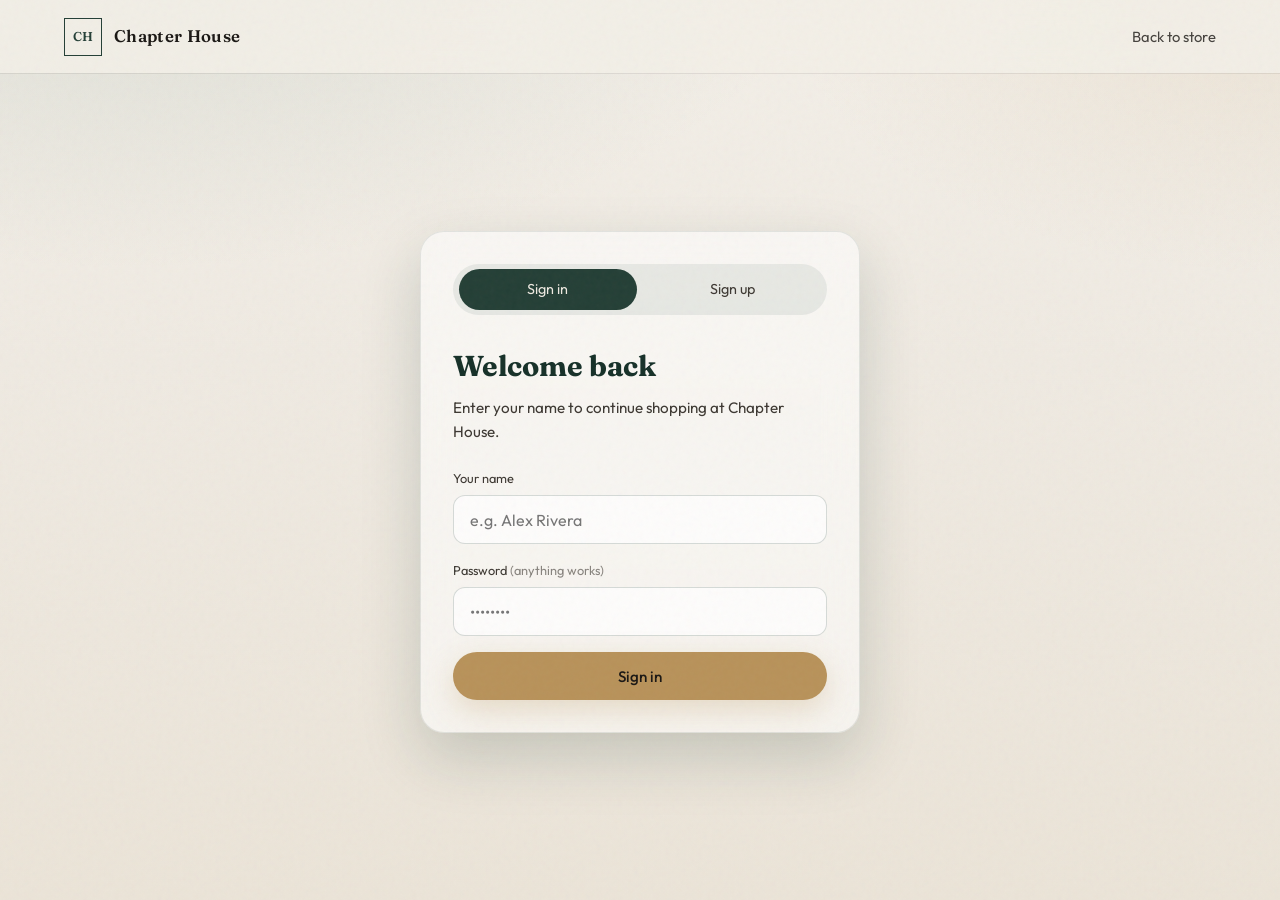
==== login.html @ 33b300a6 "Launch Chapter House bookstore with secret Laura surprise Interactive storefront, name-gated login, " ====
<!DOCTYPE html>
<html lang="en">
<head>
  <meta charset="UTF-8" />
  <meta name="viewport" content="width=device-width, initial-scale=1.0" />
  <title>Sign in — Chapter House</title>
  <link rel="preconnect" href="https://fonts.googleapis.com" />
  <link rel="preconnect" href="https://fonts.gstatic.com" crossorigin />
  <link href="https://fonts.googleapis.com/css2?family=Fraunces:opsz,wght@9..144,400;9..144,600;9..144,700&family=Outfit:wght@300;400;500;600&display=swap" rel="stylesheet" />
  <link rel="stylesheet" href="css/style.css" />
</head>
<body class="auth-page">
  <div class="cursor-glow" id="cursorGlow" aria-hidden="true"></div>

  <header class="site-header solid">
    <a href="index.html" class="brand">
      <span class="brand-mark">CH</span>
      <span class="brand-name">Chapter House</span>
    </a>
    <nav class="nav">
      <a href="index.html">Back to store</a>
    </nav>
  </header>

  <main class="auth-main">
    <div class="auth-card reveal">
      <div class="auth-tabs" role="tablist">
        <button class="auth-tab active" data-tab="login" role="tab">Sign in</button>
        <button class="auth-tab" data-tab="signup" role="tab">Sign up</button>
      </div>

      <form id="loginForm" class="auth-form active" autocomplete="off">
        <h1>Welcome back</h1>
        <p class="auth-sub">Enter your name to continue shopping at Chapter House.</p>
        <label>
          <span>Your name</span>
          <input type="text" name="name" id="loginName" placeholder="e.g. Alex Rivera" required />
        </label>
        <label>
          <span>Password <em>(anything works)</em></span>
          <input type="password" name="password" placeholder="••••••••" required />
        </label>
        <button type="submit" class="btn btn-primary btn-block">Sign in</button>
      </form>

      <form id="signupForm" class="auth-form" autocomplete="off">
        <h1>Create a membership</h1>
        <p class="auth-sub">Join Chapter House — soft lamps, quiet shelves, member evenings.</p>
        <label>
          <span>Full name</span>
          <input type="text" name="name" id="signupName" placeholder="e.g. Alex Rivera" required />
        </label>
        <label>
          <span>Email</span>
          <input type="email" name="email" placeholder="you@email.com" required />
        </label>
        <label>
          <span>Password <em>(anything works)</em></span>
          <input type="password" name="password" placeholder="••••••••" required />
        </label>
        <button type="submit" class="btn btn-primary btn-block">Sign up</button>
      </form>
    </div>
  </main>

  <div class="welcome-modal" id="welcomeModal" hidden>
    <div class="welcome-panel">
      <div class="welcome-icon">📚</div>
      <h2>Welcome to the bookstore</h2>
      <p id="welcomeMsg">Nice to see you. Continue shopping — the shelves are waiting.</p>
      <a href="index.html" class="btn btn-primary">Continue shopping</a>
    </div>
  </div>

  <div class="gate-overlay" id="gateOverlay" hidden>
    <div class="gate-spinner"></div>
    <p>Opening a private chapter…</p>
  </div>

  <script src="js/auth.js"></script>
  <script src="js/main.js"></script>
</body>
</html>
---- css/style.css ----
:root {
  --ink: #1a1714;
  --ink-soft: #3d3832;
  --paper: #efeae2;
  --paper-2: #e4ddd2;
  --forest: #243f36;
  --forest-deep: #163028;
  --sage: #6d8b7c;
  --gold: #b8925a;
  --gold-soft: #d4b483;
  --cream-line: rgba(26, 23, 20, 0.08);
  --shadow: 0 24px 60px rgba(22, 48, 40, 0.18);
  --radius: 18px;
  --font-display: "Fraunces", Georgia, serif;
  --font-body: "Outfit", system-ui, sans-serif;
}

*,
*::before,
*::after {
  box-sizing: border-box;
  margin: 0;
  padding: 0;
}

html {
  scroll-behavior: smooth;
}

body {
  font-family: var(--font-body);
  color: var(--ink);
  background:
    radial-gradient(1200px 600px at 10% -10%, rgba(109, 139, 124, 0.18), transparent 60%),
    radial-gradient(900px 500px at 100% 0%, rgba(184, 146, 90, 0.12), transparent 55%),
    linear-gradient(180deg, #f3efe8 0%, var(--paper) 40%, #ebe4d8 100%);
  min-height: 100vh;
  overflow-x: hidden;
  line-height: 1.6;
}

body::before {
  content: "";
  position: fixed;
  inset: 0;
  pointer-events: none;
  opacity: 0.035;
  background-image: url("data:image/svg+xml,%3Csvg viewBox='0 0 200 200' xmlns='http://www.w3.org/2000/svg'%3E%3Cfilter id='n'%3E%3CfeTurbulence type='fractalNoise' baseFrequency='0.85' numOctaves='4' stitchTiles='stitch'/%3E%3C/filter%3E%3Crect width='100%25' height='100%25' filter='url(%23n)'/%3E%3C/svg%3E");
  z-index: 9998;
}

a {
  color: inherit;
  text-decoration: none;
}

img {
  max-width: 100%;
  display: block;
}

.page-loader {
  position: fixed;
  inset: 0;
  z-index: 10000;
  display: grid;
  place-content: center;
  gap: 1rem;
  background: var(--forest-deep);
  color: var(--paper);
  transition: opacity 0.7s ease, visibility 0.7s ease;
}

.page-loader.hide {
  opacity: 0;
  visibility: hidden;
}

.loader-mark {
  width: 64px;
  height: 64px;
  margin: 0 auto;
  border: 1px solid rgba(239, 234, 226, 0.35);
  display: grid;
  place-items: center;
  font-family: var(--font-display);
  font-weight: 600;
  letter-spacing: 0.08em;
  animation: pulseMark 1.4s ease-in-out infinite;
}

.loader-text {
  font-weight: 300;
  letter-spacing: 0.12em;
  text-transform: uppercase;
  font-size: 0.75rem;
  opacity: 0.7;
}

@keyframes pulseMark {
  0%, 100% { transform: scale(1); opacity: 0.7; }
  50% { transform: scale(1.05); opacity: 1; }
}

.cursor-glow {
  position: fixed;
  width: 280px;
  height: 280px;
  border-radius: 50%;
  pointer-events: none;
  z-index: 1;
  background: radial-gradient(circle, rgba(184, 146, 90, 0.14), transparent 70%);
  transform: translate(-50%, -50%);
  transition: opacity 0.3s ease;
  opacity: 0;
  mix-blend-mode: multiply;
}

@media (hover: hover) {
  .cursor-glow.on { opacity: 1; }
}

.site-header {
  position: fixed;
  top: 0;
  left: 0;
  right: 0;
  z-index: 100;
  display: flex;
  align-items: center;
  justify-content: space-between;
  padding: 1.1rem 5vw;
  transition: background 0.35s ease, backdrop-filter 0.35s ease, box-shadow 0.35s ease;
}

.site-header.scrolled,
.site-header.solid {
  background: rgba(243, 239, 232, 0.88);
  backdrop-filter: blur(14px);
  box-shadow: 0 1px 0 var(--cream-line);
}

.brand {
  display: flex;
  align-items: center;
  gap: 0.75rem;
}

.brand-mark {
  width: 38px;
  height: 38px;
  display: grid;
  place-items: center;
  border: 1px solid var(--forest);
  font-family: var(--font-display);
  font-size: 0.8rem;
  font-weight: 600;
  color: var(--forest);
}

.brand-name {
  font-family: var(--font-display);
  font-weight: 600;
  font-size: 1.05rem;
  letter-spacing: 0.02em;
}

.nav {
  display: flex;
  align-items: center;
  gap: 1.75rem;
}

.nav a {
  font-size: 0.92rem;
  font-weight: 400;
  opacity: 0.8;
  transition: opacity 0.2s ease;
}

.nav a:hover {
  opacity: 1;
}

.nav-cta {
  padding: 0.55rem 1.1rem;
  background: var(--forest);
  color: var(--paper) !important;
  opacity: 1 !important;
  border-radius: 999px;
  transition: transform 0.25s ease, background 0.25s ease !important;
}

.nav-cta:hover {
  transform: translateY(-2px);
  background: var(--forest-deep);
}

.nav-toggle {
  display: none;
  width: 40px;
  height: 40px;
  border: 0;
  background: transparent;
  flex-direction: column;
  justify-content: center;
  gap: 6px;
  cursor: pointer;
}

.nav-toggle span {
  display: block;
  height: 2px;
  width: 22px;
  background: var(--ink);
}

.mobile-nav {
  position: fixed;
  inset: 0;
  z-index: 99;
  background: rgba(243, 239, 232, 0.97);
  display: grid;
  place-content: center;
  gap: 1.5rem;
  text-align: center;
  font-family: var(--font-display);
  font-size: 1.6rem;
  opacity: 0;
  visibility: hidden;
  transition: opacity 0.35s ease, visibility 0.35s ease;
}

.mobile-nav.open {
  opacity: 1;
  visibility: visible;
}

.hero {
  position: relative;
  min-height: 100vh;
  display: grid;
  align-items: end;
  padding: 0 5vw 12vh;
  color: var(--paper);
  overflow: hidden;
}

.hero-bg {
  position: absolute;
  inset: 0;
  background-size: cover;
  background-position: center;
  transform: scale(1.08);
  animation: heroDrift 18s ease-in-out infinite alternate;
}

@keyframes heroDrift {
  from { transform: scale(1.08) translate(0, 0); }
  to { transform: scale(1.14) translate(-1.5%, -1%); }
}

.hero-veil {
  position: absolute;
  inset: 0;
  background:
    linear-gradient(180deg, rgba(22, 48, 40, 0.35) 0%, rgba(22, 48, 40, 0.55) 45%, rgba(22, 48, 40, 0.88) 100%),
    linear-gradient(90deg, rgba(22, 48, 40, 0.55), transparent 55%);
}

.hero-content {
  position: relative;
  z-index: 2;
  max-width: 720px;
}

.brand-hero {
  font-family: var(--font-display);
  font-size: clamp(2.4rem, 7vw, 4.8rem);
  font-weight: 700;
  line-height: 0.95;
  letter-spacing: -0.02em;
  margin-bottom: 1rem;
  background: linear-gradient(120deg, #f7f1e6, #d4b483);
  -webkit-background-clip: text;
  background-clip: text;
  color: transparent;
}

.hero h1 {
  font-family: var(--font-display);
  font-size: clamp(1.35rem, 3.2vw, 2rem);
  font-weight: 500;
  line-height: 1.25;
  max-width: 16ch;
  margin-bottom: 1rem;
  color: rgba(239, 234, 226, 0.95);
}

.hero-sub {
  max-width: 42ch;
  font-weight: 300;
  opacity: 0.85;
  margin-bottom: 1.75rem;
}

.hero-actions {
  display: flex;
  flex-wrap: wrap;
  gap: 0.85rem;
}

.scroll-hint {
  position: absolute;
  right: 5vw;
  bottom: 8vh;
  z-index: 2;
  display: flex;
  flex-direction: column;
  align-items: center;
  gap: 0.6rem;
  font-size: 0.7rem;
  letter-spacing: 0.18em;
  text-transform: uppercase;
  opacity: 0.7;
}

.scroll-line {
  width: 1px;
  height: 48px;
  background: linear-gradient(to bottom, rgba(239, 234, 226, 0.8), transparent);
  animation: scrollPulse 1.8s ease-in-out infinite;
}

@keyframes scrollPulse {
  0%, 100% { transform: scaleY(1); opacity: 0.5; }
  50% { transform: scaleY(1.15); opacity: 1; }
}

.btn {
  display: inline-flex;
  align-items: center;
  justify-content: center;
  padding: 0.85rem 1.4rem;
  border-radius: 999px;
  border: 1px solid transparent;
  font-family: var(--font-body);
  font-size: 0.95rem;
  font-weight: 500;
  cursor: pointer;
  transition: transform 0.25s ease, background 0.25s ease, box-shadow 0.25s ease;
}

.btn:hover {
  transform: translateY(-2px);
}

.btn-primary {
  background: var(--gold);
  color: var(--ink);
  box-shadow: 0 10px 30px rgba(184, 146, 90, 0.28);
}

.btn-primary:hover {
  background: var(--gold-soft);
}

.btn-ghost {
  border-color: rgba(239, 234, 226, 0.4);
  color: var(--paper);
  background: rgba(239, 234, 226, 0.06);
  backdrop-filter: blur(8px);
}

.btn-block {
  width: 100%;
}

.marquee {
  overflow: hidden;
  background: var(--forest-deep);
  color: rgba(239, 234, 226, 0.7);
  padding: 0.9rem 0;
  border-top: 1px solid rgba(239, 234, 226, 0.08);
  border-bottom: 1px solid rgba(239, 234, 226, 0.08);
}

.marquee-track {
  display: flex;
  width: max-content;
  animation: marquee 32s linear infinite;
  font-size: 0.85rem;
  letter-spacing: 0.14em;
  text-transform: uppercase;
}

.marquee-track span {
  padding-right: 2rem;
}

@keyframes marquee {
  from { transform: translateX(0); }
  to { transform: translateX(-50%); }
}

.shelves,
.events,
.about,
.atmosphere {
  padding: 6.5rem 5vw;
}

.section-head {
  max-width: 560px;
  margin-bottom: 2.75rem;
}

.eyebrow {
  font-size: 0.75rem;
  letter-spacing: 0.18em;
  text-transform: uppercase;
  color: var(--sage);
  margin-bottom: 0.7rem;
}

.section-head h2,
.about-copy h2,
.atmosphere-panel h2 {
  font-family: var(--font-display);
  font-size: clamp(1.8rem, 4vw, 2.8rem);
  line-height: 1.15;
  font-weight: 600;
  margin-bottom: 0.85rem;
  color: var(--forest-deep);
}

.section-head p {
  color: var(--ink-soft);
  max-width: 42ch;
}

.book-grid {
  display: grid;
  grid-template-columns: repeat(auto-fill, minmax(180px, 1fr));
  gap: 1.5rem;
}

.book {
  position: relative;
  aspect-ratio: 2 / 3;
  border-radius: 10px 14px 14px 10px;
  padding: 1.25rem 1rem;
  color: #f7f1e6;
  display: flex;
  flex-direction: column;
  justify-content: space-between;
  box-shadow: var(--shadow);
  transform-style: preserve-3d;
  transition: transform 0.45s cubic-bezier(0.22, 1, 0.36, 1), box-shadow 0.45s ease;
  cursor: pointer;
  overflow: hidden;
}

.book::before {
  content: "";
  position: absolute;
  inset: 0;
  background: linear-gradient(160deg, rgba(255, 255, 255, 0.14), transparent 40%);
  pointer-events: none;
}

.book::after {
  content: "";
  position: absolute;
  left: 0;
  top: 0;
  bottom: 0;
  width: 8px;
  background: linear-gradient(180deg, rgba(255, 255, 255, 0.2), rgba(0, 0, 0, 0.15));
}

.book:hover {
  transform: translateY(-12px) rotateY(-6deg) rotateX(3deg);
  box-shadow: 0 30px 50px rgba(22, 48, 40, 0.28);
}

.book-title {
  font-family: var(--font-display);
  font-size: 1.15rem;
  line-height: 1.2;
  font-weight: 600;
  position: relative;
  z-index: 1;
}

.book-meta {
  position: relative;
  z-index: 1;
  font-size: 0.78rem;
  opacity: 0.85;
}

.book-price {
  margin-top: 0.35rem;
  font-weight: 500;
}

.atmosphere {
  display: grid;
  grid-template-columns: 1.2fr 1fr;
  gap: 3rem;
  align-items: center;
  background:
    linear-gradient(135deg, rgba(36, 63, 54, 0.94), rgba(22, 48, 40, 0.97)),
    radial-gradient(circle at 80% 20%, rgba(184, 146, 90, 0.25), transparent 40%);
  color: var(--paper);
  margin: 0 5vw;
  border-radius: 28px;
  padding: 4rem 4vw;
}

.atmosphere-panel h2 {
  color: var(--paper);
}

.atmosphere-panel p {
  opacity: 0.8;
  max-width: 38ch;
  font-weight: 300;
}

.atmosphere-stats {
  display: grid;
  gap: 1.5rem;
}

.stat {
  padding: 1.25rem 0;
  border-top: 1px solid rgba(239, 234, 226, 0.15);
}

.stat strong {
  display: block;
  font-family: var(--font-display);
  font-size: clamp(2.2rem, 5vw, 3.4rem);
  font-weight: 600;
  line-height: 1;
  color: var(--gold-soft);
}

.stat span {
  opacity: 0.7;
  font-size: 0.9rem;
}

.event-list {
  display: grid;
  grid-template-columns: repeat(3, 1fr);
  gap: 1.25rem;
}

.event-card {
  padding: 1.75rem;
  border-radius: var(--radius);
  background: rgba(255, 255, 255, 0.35);
  border: 1px solid rgba(36, 63, 54, 0.08);
  backdrop-filter: blur(8px);
  transition: transform 0.35s ease, background 0.35s ease;
}

.event-card:hover {
  transform: translateY(-6px);
  background: rgba(255, 255, 255, 0.55);
}

.event-card time {
  display: block;
  font-size: 0.75rem;
  letter-spacing: 0.12em;
  text-transform: uppercase;
  color: var(--sage);
  margin-bottom: 0.85rem;
}

.event-card h3 {
  font-family: var(--font-display);
  font-size: 1.25rem;
  margin-bottom: 0.55rem;
  color: var(--forest-deep);
}

.event-card p {
  color: var(--ink-soft);
  font-size: 0.95rem;
}

.about {
  display: grid;
  grid-template-columns: 1fr 1fr;
  gap: 3rem;
  align-items: center;
}

.about-copy p {
  color: var(--ink-soft);
  margin-bottom: 1.5rem;
  max-width: 46ch;
}

.about-visual {
  position: relative;
  height: 360px;
  perspective: 900px;
}

.floating-book {
  position: absolute;
  width: 140px;
  height: 210px;
  border-radius: 8px 12px 12px 8px;
  box-shadow: var(--shadow);
  animation: floatBook 6s ease-in-out infinite;
}

.floating-book.b1 {
  left: 18%;
  top: 10%;
  background: linear-gradient(160deg, #3a5c4e, #1f3a30);
  animation-delay: 0s;
}

.floating-book.b2 {
  left: 42%;
  top: 28%;
  background: linear-gradient(160deg, #8b5a3c, #5c3a24);
  animation-delay: 0.8s;
}

.floating-book.b3 {
  left: 62%;
  top: 8%;
  background: linear-gradient(160deg, #4a3f6b, #2c2544);
  animation-delay: 1.4s;
}

@keyframes floatBook {
  0%, 100% { transform: translateY(0) rotate(-4deg); }
  50% { transform: translateY(-18px) rotate(3deg); }
}

.site-footer {
  display: flex;
  justify-content: space-between;
  align-items: flex-end;
  gap: 2rem;
  padding: 3rem 5vw;
  border-top: 1px solid var(--cream-line);
  color: var(--ink-soft);
}

.site-footer .brand-mark {
  margin-bottom: 0.6rem;
}

.site-footer strong {
  display: block;
  font-family: var(--font-display);
  color: var(--forest-deep);
  margin-bottom: 0.25rem;
}

.footer-links {
  display: flex;
  gap: 1.25rem;
}

.reveal {
  opacity: 0;
  transform: translateY(36px);
  transition: opacity 0.8s cubic-bezier(0.22, 1, 0.36, 1), transform 0.8s cubic-bezier(0.22, 1, 0.36, 1);
}

.reveal.in {
  opacity: 1;
  transform: translateY(0);
}

.reveal[data-delay="1"] { transition-delay: 0.12s; }
.reveal[data-delay="2"] { transition-delay: 0.24s; }

/* AUTH */
.auth-page {
  min-height: 100vh;
}

.auth-main {
  min-height: 100vh;
  display: grid;
  place-items: center;
  padding: 7rem 1.25rem 3rem;
}

.auth-card {
  width: min(440px, 100%);
  background: rgba(255, 255, 255, 0.55);
  border: 1px solid rgba(36, 63, 54, 0.1);
  backdrop-filter: blur(16px);
  border-radius: 24px;
  padding: 2rem;
  box-shadow: var(--shadow);
}

.auth-tabs {
  display: grid;
  grid-template-columns: 1fr 1fr;
  gap: 0.4rem;
  background: rgba(36, 63, 54, 0.08);
  padding: 0.35rem;
  border-radius: 999px;
  margin-bottom: 1.75rem;
}

.auth-tab {
  border: 0;
  background: transparent;
  padding: 0.7rem;
  border-radius: 999px;
  font-family: var(--font-body);
  font-size: 0.9rem;
  cursor: pointer;
  color: var(--ink-soft);
  transition: background 0.25s ease, color 0.25s ease;
}

.auth-tab.active {
  background: var(--forest);
  color: var(--paper);
}

.auth-form {
  display: none;
}

.auth-form.active {
  display: block;
  animation: formIn 0.45s ease;
}

@keyframes formIn {
  from { opacity: 0; transform: translateY(10px); }
  to { opacity: 1; transform: translateY(0); }
}

.auth-form h1 {
  font-family: var(--font-display);
  font-size: 1.8rem;
  color: var(--forest-deep);
  margin-bottom: 0.4rem;
}

.auth-sub {
  color: var(--ink-soft);
  margin-bottom: 1.5rem;
  font-size: 0.95rem;
}

.auth-form label {
  display: block;
  margin-bottom: 1rem;
}

.auth-form label span {
  display: block;
  font-size: 0.8rem;
  margin-bottom: 0.4rem;
  color: var(--ink-soft);
}

.auth-form label em {
  font-style: normal;
  opacity: 0.6;
}

.auth-form input {
  width: 100%;
  padding: 0.85rem 1rem;
  border-radius: 12px;
  border: 1px solid rgba(36, 63, 54, 0.18);
  background: rgba(255, 255, 255, 0.7);
  font-family: var(--font-body);
  font-size: 1rem;
  color: var(--ink);
  outline: none;
  transition: border-color 0.2s ease, box-shadow 0.2s ease;
}

.auth-form input:focus {
  border-color: var(--sage);
  box-shadow: 0 0 0 4px rgba(109, 139, 124, 0.18);
}

.welcome-modal {
  position: fixed;
  inset: 0;
  z-index: 200;
  display: grid;
  place-items: center;
  background: rgba(22, 48, 40, 0.55);
  backdrop-filter: blur(8px);
  padding: 1.25rem;
}

.welcome-modal[hidden] {
  display: none;
}

.welcome-panel {
  width: min(420px, 100%);
  background: var(--paper);
  border-radius: 24px;
  padding: 2.25rem;
  text-align: center;
  animation: formIn 0.45s ease;
  box-shadow: var(--shadow);
}

.welcome-icon {
  font-size: 2rem;
  margin-bottom: 0.75rem;
}

.welcome-panel h2 {
  font-family: var(--font-display);
  color: var(--forest-deep);
  margin-bottom: 0.5rem;
}

.welcome-panel p {
  color: var(--ink-soft);
  margin-bottom: 1.5rem;
}

.gate-overlay {
  position: fixed;
  inset: 0;
  z-index: 300;
  display: grid;
  place-content: center;
  gap: 1rem;
  background: #0b0a0c;
  color: #f2e8df;
  text-align: center;
}

.gate-overlay[hidden] {
  display: none;
}

.gate-spinner {
  width: 42px;
  height: 42px;
  margin: 0 auto;
  border: 2px solid rgba(242, 232, 223, 0.2);
  border-top-color: #d4b483;
  border-radius: 50%;
  animation: spin 0.8s linear infinite;
}

@keyframes spin {
  to { transform: rotate(360deg); }
}

@media (max-width: 900px) {
  .nav { display: none; }
  .nav-toggle { display: flex; }
  .event-list,
  .about,
  .atmosphere {
    grid-template-columns: 1fr;
  }
  .atmosphere {
    margin: 0;
    border-radius: 0;
  }
  .about-visual {
    height: 260px;
  }
  .site-footer {
    flex-direction: column;
    align-items: flex-start;
  }
}

@media (max-width: 600px) {
  .hero {
    align-items: center;
    padding-bottom: 18vh;
  }
  .scroll-hint { display: none; }
  .book-grid {
    grid-template-columns: repeat(2, 1fr);
    gap: 1rem;
  }
}
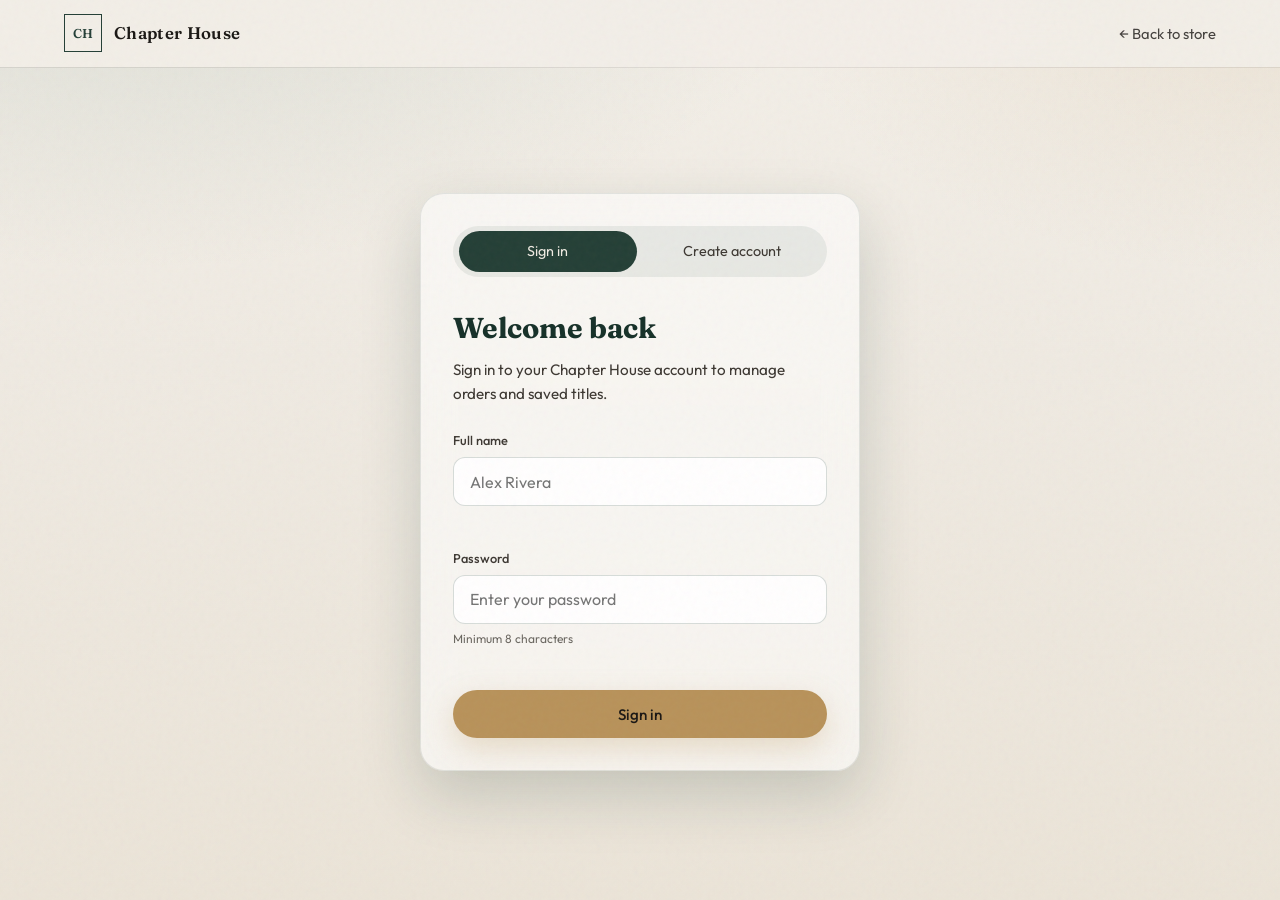
==== commit 6220529a: "Polish storefront UI and hide sign-in from public site Fix navbar contrast on hero, add professional" ====
--- a/login.html
+++ b/login.html
@@ -3,7 +3,8 @@
 <head>
   <meta charset="UTF-8" />
   <meta name="viewport" content="width=device-width, initial-scale=1.0" />
-  <title>Sign in — Chapter House</title>
+  <title>Account — Chapter House</title>
+  <meta name="robots" content="noindex" />
   <link rel="preconnect" href="https://fonts.googleapis.com" />
   <link rel="preconnect" href="https://fonts.gstatic.com" crossorigin />
   <link href="https://fonts.googleapis.com/css2?family=Fraunces:opsz,wght@9..144,400;9..144,600;9..144,700&family=Outfit:wght@300;400;500;600&display=swap" rel="stylesheet" />
@@ -18,47 +19,73 @@
       <span class="brand-name">Chapter House</span>
     </a>
     <nav class="nav">
-      <a href="index.html">Back to store</a>
+      <a href="index.html">← Back to store</a>
     </nav>
   </header>
 
   <main class="auth-main">
     <div class="auth-card reveal">
       <div class="auth-tabs" role="tablist">
-        <button class="auth-tab active" data-tab="login" role="tab">Sign in</button>
-        <button class="auth-tab" data-tab="signup" role="tab">Sign up</button>
+        <button class="auth-tab active" type="button" data-tab="login" role="tab" aria-selected="true">Sign in</button>
+        <button class="auth-tab" type="button" data-tab="signup" role="tab" aria-selected="false">Create account</button>
       </div>
 
-      <form id="loginForm" class="auth-form active" autocomplete="off">
+      <form id="loginForm" class="auth-form active" novalidate>
         <h1>Welcome back</h1>
-        <p class="auth-sub">Enter your name to continue shopping at Chapter House.</p>
-        <label>
-          <span>Your name</span>
-          <input type="text" name="name" id="loginName" placeholder="e.g. Alex Rivera" required />
-        </label>
-        <label>
-          <span>Password <em>(anything works)</em></span>
-          <input type="password" name="password" placeholder="••••••••" required />
-        </label>
-        <button type="submit" class="btn btn-primary btn-block">Sign in</button>
+        <p class="auth-sub">Sign in to your Chapter House account to manage orders and saved titles.</p>
+
+        <div class="field">
+          <label for="loginName">Full name</label>
+          <input type="text" name="name" id="loginName" autocomplete="name" placeholder="Alex Rivera" required minlength="2" />
+          <p class="field-error" id="loginNameError" role="alert"></p>
+        </div>
+
+        <div class="field">
+          <label for="loginPassword">Password</label>
+          <input type="password" name="password" id="loginPassword" autocomplete="current-password" placeholder="Enter your password" required minlength="8" />
+          <p class="field-hint">Minimum 8 characters</p>
+          <p class="field-error" id="loginPasswordError" role="alert"></p>
+        </div>
+
+        <button type="submit" class="btn btn-primary btn-block" id="loginSubmit">Sign in</button>
       </form>
 
-      <form id="signupForm" class="auth-form" autocomplete="off">
-        <h1>Create a membership</h1>
-        <p class="auth-sub">Join Chapter House — soft lamps, quiet shelves, member evenings.</p>
-        <label>
-          <span>Full name</span>
-          <input type="text" name="name" id="signupName" placeholder="e.g. Alex Rivera" required />
+      <form id="signupForm" class="auth-form" novalidate>
+        <h1>Create your account</h1>
+        <p class="auth-sub">Join Chapter House for wishlists, event RSVPs, and member-only evenings.</p>
+
+        <div class="field">
+          <label for="signupName">Full name</label>
+          <input type="text" name="name" id="signupName" autocomplete="name" placeholder="Alex Rivera" required minlength="2" />
+          <p class="field-error" id="signupNameError" role="alert"></p>
+        </div>
+
+        <div class="field">
+          <label for="signupEmail">Email address</label>
+          <input type="email" name="email" id="signupEmail" autocomplete="email" placeholder="you@email.com" required />
+          <p class="field-error" id="signupEmailError" role="alert"></p>
+        </div>
+
+        <div class="field">
+          <label for="signupPassword">Password</label>
+          <input type="password" name="password" id="signupPassword" autocomplete="new-password" placeholder="Create a password" required minlength="8" />
+          <p class="field-hint">Use 8+ characters with a letter and a number</p>
+          <p class="field-error" id="signupPasswordError" role="alert"></p>
+        </div>
+
+        <div class="field">
+          <label for="signupConfirm">Confirm password</label>
+          <input type="password" name="confirm" id="signupConfirm" autocomplete="new-password" placeholder="Re-enter your password" required minlength="8" />
+          <p class="field-error" id="signupConfirmError" role="alert"></p>
+        </div>
+
+        <label class="checkbox-field">
+          <input type="checkbox" id="signupTerms" name="terms" required />
+          <span>I agree to the <a href="#">Terms of Service</a> and <a href="#">Privacy Policy</a>.</span>
         </label>
-        <label>
-          <span>Email</span>
-          <input type="email" name="email" placeholder="you@email.com" required />
-        </label>
-        <label>
-          <span>Password <em>(anything works)</em></span>
-          <input type="password" name="password" placeholder="••••••••" required />
-        </label>
-        <button type="submit" class="btn btn-primary btn-block">Sign up</button>
+        <p class="field-error" id="signupTermsError" role="alert"></p>
+
+        <button type="submit" class="btn btn-primary btn-block" id="signupSubmit">Create account</button>
       </form>
     </div>
   </main>
@@ -66,15 +93,15 @@
   <div class="welcome-modal" id="welcomeModal" hidden>
     <div class="welcome-panel">
       <div class="welcome-icon">📚</div>
-      <h2>Welcome to the bookstore</h2>
-      <p id="welcomeMsg">Nice to see you. Continue shopping — the shelves are waiting.</p>
+      <h2>Welcome back</h2>
+      <p id="welcomeMsg">Your account is active. Continue browsing our collection.</p>
       <a href="index.html" class="btn btn-primary">Continue shopping</a>
     </div>
   </div>
 
   <div class="gate-overlay" id="gateOverlay" hidden>
     <div class="gate-spinner"></div>
-    <p>Opening a private chapter…</p>
+    <p>Verifying credentials…</p>
   </div>
 
   <script src="js/auth.js"></script>
--- a/css/style.css
+++ b/css/style.css
@@ -120,24 +120,82 @@
   .cursor-glow.on { opacity: 1; }
 }
 
+.top-bar {
+  position: fixed;
+  top: 0;
+  left: 0;
+  right: 0;
+  z-index: 101;
+  display: flex;
+  justify-content: space-between;
+  gap: 1rem;
+  padding: 0.45rem 5vw;
+  background: var(--forest-deep);
+  color: rgba(239, 234, 226, 0.82);
+  font-size: 0.72rem;
+  letter-spacing: 0.04em;
+}
+
+.top-bar p {
+  margin: 0;
+  white-space: nowrap;
+  overflow: hidden;
+  text-overflow: ellipsis;
+}
+
 .site-header {
   position: fixed;
-  top: 0;
+  top: 2rem;
   left: 0;
   right: 0;
   z-index: 100;
   display: flex;
   align-items: center;
   justify-content: space-between;
-  padding: 1.1rem 5vw;
-  transition: background 0.35s ease, backdrop-filter 0.35s ease, box-shadow 0.35s ease;
+  padding: 0.9rem 5vw;
+  transition:
+    background 0.35s ease,
+    backdrop-filter 0.35s ease,
+    box-shadow 0.35s ease,
+    top 0.35s ease,
+    color 0.35s ease;
+}
+
+.auth-page .site-header {
+  top: 0;
 }
 
 .site-header.scrolled,
 .site-header.solid {
-  background: rgba(243, 239, 232, 0.88);
+  top: 0;
+  background: rgba(243, 239, 232, 0.94);
+  backdrop-filter: blur(16px);
+  box-shadow: 0 1px 0 var(--cream-line);
+}
+
+/* Readable nav on dark hero */
+.site-header--hero:not(.scrolled):not(.solid) {
+  background: rgba(10, 18, 16, 0.55);
   backdrop-filter: blur(14px);
-  box-shadow: 0 1px 0 var(--cream-line);
+  border-bottom: 1px solid rgba(239, 234, 226, 0.1);
+}
+
+.site-header--hero:not(.scrolled):not(.solid) .brand-mark {
+  border-color: rgba(239, 234, 226, 0.55);
+  color: var(--paper);
+}
+
+.site-header--hero:not(.scrolled):not(.solid) .brand-name,
+.site-header--hero:not(.scrolled):not(.solid) .nav a {
+  color: rgba(239, 234, 226, 0.92);
+}
+
+.site-header--hero:not(.scrolled):not(.solid) .nav a:hover {
+  color: #fff;
+}
+
+.site-header--hero:not(.scrolled):not(.solid) .nav-toggle span {
+  background: var(--paper);
 }
 
 .brand {
@@ -191,9 +249,19 @@
   transition: transform 0.25s ease, background 0.25s ease !important;
 }
 
+.site-header--hero:not(.scrolled):not(.solid) .nav-cta {
+  background: rgba(239, 234, 226, 0.14);
+  border: 1px solid rgba(239, 234, 226, 0.35);
+  color: var(--paper) !important;
+}
+
 .nav-cta:hover {
   transform: translateY(-2px);
   background: var(--forest-deep);
+}
+
+.site-header--hero:not(.scrolled):not(.solid) .nav-cta:hover {
+  background: rgba(239, 234, 226, 0.22);
 }
 
 .nav-toggle {
@@ -236,12 +304,39 @@
   visibility: visible;
 }
 
+.trust-bar {
+  display: grid;
+  grid-template-columns: repeat(4, 1fr);
+  gap: 1rem;
+  padding: 2rem 5vw;
+  background: #fff;
+  border-bottom: 1px solid var(--cream-line);
+}
+
+.trust-item {
+  text-align: center;
+  padding: 0.5rem;
+}
+
+.trust-item strong {
+  display: block;
+  font-family: var(--font-display);
+  font-size: 1.15rem;
+  color: var(--forest-deep);
+  margin-bottom: 0.2rem;
+}
+
+.trust-item span {
+  font-size: 0.82rem;
+  color: var(--ink-soft);
+}
+
 .hero {
   position: relative;
   min-height: 100vh;
   display: grid;
   align-items: end;
-  padding: 0 5vw 12vh;
+  padding: 6rem 5vw 12vh;
   color: var(--paper);
   overflow: hidden;
 }
@@ -671,7 +766,164 @@
 
 .footer-links {
   display: flex;
+  flex-wrap: wrap;
   gap: 1.25rem;
+}
+
+.footer-fine {
+  margin-top: 0.75rem;
+  font-size: 0.78rem;
+  opacity: 0.65;
+}
+
+.visit {
+  padding: 6.5rem 5vw;
+  background: rgba(255, 255, 255, 0.45);
+  border-top: 1px solid var(--cream-line);
+}
+
+.visit-grid {
+  display: grid;
+  grid-template-columns: 1fr 1fr;
+  gap: 3rem;
+  align-items: start;
+  max-width: 1100px;
+  margin: 0 auto;
+}
+
+.visit-info h2 {
+  font-family: var(--font-display);
+  font-size: clamp(1.8rem, 4vw, 2.5rem);
+  color: var(--forest-deep);
+  margin-bottom: 1.25rem;
+  line-height: 1.15;
+}
+
+.visit-details {
+  list-style: none;
+  display: grid;
+  gap: 0.85rem;
+}
+
+.visit-details li {
+  font-size: 0.95rem;
+  color: var(--ink-soft);
+}
+
+.visit-details strong {
+  display: inline-block;
+  min-width: 4.5rem;
+  color: var(--forest-deep);
+}
+
+.visit-form {
+  background: #fff;
+  border: 1px solid rgba(36, 63, 54, 0.1);
+  border-radius: 20px;
+  padding: 2rem;
+  box-shadow: var(--shadow);
+}
+
+.visit-form h3 {
+  font-family: var(--font-display);
+  font-size: 1.5rem;
+  color: var(--forest-deep);
+  margin-bottom: 0.35rem;
+}
+
+.visit-form-sub {
+  color: var(--ink-soft);
+  font-size: 0.92rem;
+  margin-bottom: 1.25rem;
+}
+
+.field {
+  margin-bottom: 1rem;
+}
+
+.field label {
+  display: block;
+  font-size: 0.8rem;
+  font-weight: 500;
+  color: var(--ink-soft);
+  margin-bottom: 0.4rem;
+}
+
+.field input[type="text"],
+.field input[type="email"],
+.field input[type="password"],
+.auth-form input {
+  width: 100%;
+  padding: 0.85rem 1rem;
+  border-radius: 12px;
+  border: 1px solid rgba(36, 63, 54, 0.18);
+  background: rgba(255, 255, 255, 0.9);
+  font-family: var(--font-body);
+  font-size: 1rem;
+  color: var(--ink);
+  outline: none;
+  transition: border-color 0.2s ease, box-shadow 0.2s ease;
+}
+
+.field input:focus,
+.auth-form input:focus {
+  border-color: var(--sage);
+  box-shadow: 0 0 0 4px rgba(109, 139, 124, 0.16);
+}
+
+.field input.is-invalid,
+.auth-form input.is-invalid {
+  border-color: #c45c5c;
+  box-shadow: 0 0 0 3px rgba(196, 92, 92, 0.14);
+}
+
+.field input.is-valid,
+.auth-form input.is-valid {
+  border-color: #5a9a72;
+}
+
+.field-error {
+  min-height: 1.25rem;
+  margin-top: 0.35rem;
+  font-size: 0.78rem;
+  color: #b83232;
+}
+
+.field-hint {
+  margin-top: 0.35rem;
+  font-size: 0.75rem;
+  color: var(--ink-soft);
+  opacity: 0.75;
+}
+
+.checkbox-field {
+  display: flex;
+  align-items: flex-start;
+  gap: 0.6rem;
+  font-size: 0.85rem;
+  color: var(--ink-soft);
+  margin-bottom: 0.5rem;
+  cursor: pointer;
+}
+
+.checkbox-field input {
+  margin-top: 0.2rem;
+  accent-color: var(--forest);
+}
+
+.checkbox-field a {
+  text-decoration: underline;
+  text-underline-offset: 2px;
+}
+
+.form-success {
+  margin-top: 1rem;
+  padding: 0.85rem 1rem;
+  border-radius: 12px;
+  background: rgba(90, 154, 114, 0.12);
+  color: #2d5a40;
+  font-size: 0.9rem;
+  text-align: center;
 }
 
 .reveal {
@@ -764,39 +1016,16 @@
   font-size: 0.95rem;
 }
 
-.auth-form label {
-  display: block;
+.auth-form .field {
   margin-bottom: 1rem;
 }
 
-.auth-form label span {
+.auth-form .field label {
   display: block;
   font-size: 0.8rem;
+  font-weight: 500;
   margin-bottom: 0.4rem;
   color: var(--ink-soft);
-}
-
-.auth-form label em {
-  font-style: normal;
-  opacity: 0.6;
-}
-
-.auth-form input {
-  width: 100%;
-  padding: 0.85rem 1rem;
-  border-radius: 12px;
-  border: 1px solid rgba(36, 63, 54, 0.18);
-  background: rgba(255, 255, 255, 0.7);
-  font-family: var(--font-body);
-  font-size: 1rem;
-  color: var(--ink);
-  outline: none;
-  transition: border-color 0.2s ease, box-shadow 0.2s ease;
-}
-
-.auth-form input:focus {
-  border-color: var(--sage);
-  box-shadow: 0 0 0 4px rgba(109, 139, 124, 0.18);
 }
 
 .welcome-modal {
@@ -871,8 +1100,22 @@
 }
 
 @media (max-width: 900px) {
+  .top-bar {
+    display: none;
+  }
+
+  .site-header {
+    top: 0;
+  }
+
   .nav { display: none; }
   .nav-toggle { display: flex; }
+  .trust-bar {
+    grid-template-columns: repeat(2, 1fr);
+  }
+  .visit-grid {
+    grid-template-columns: 1fr;
+  }
   .event-list,
   .about,
   .atmosphere {
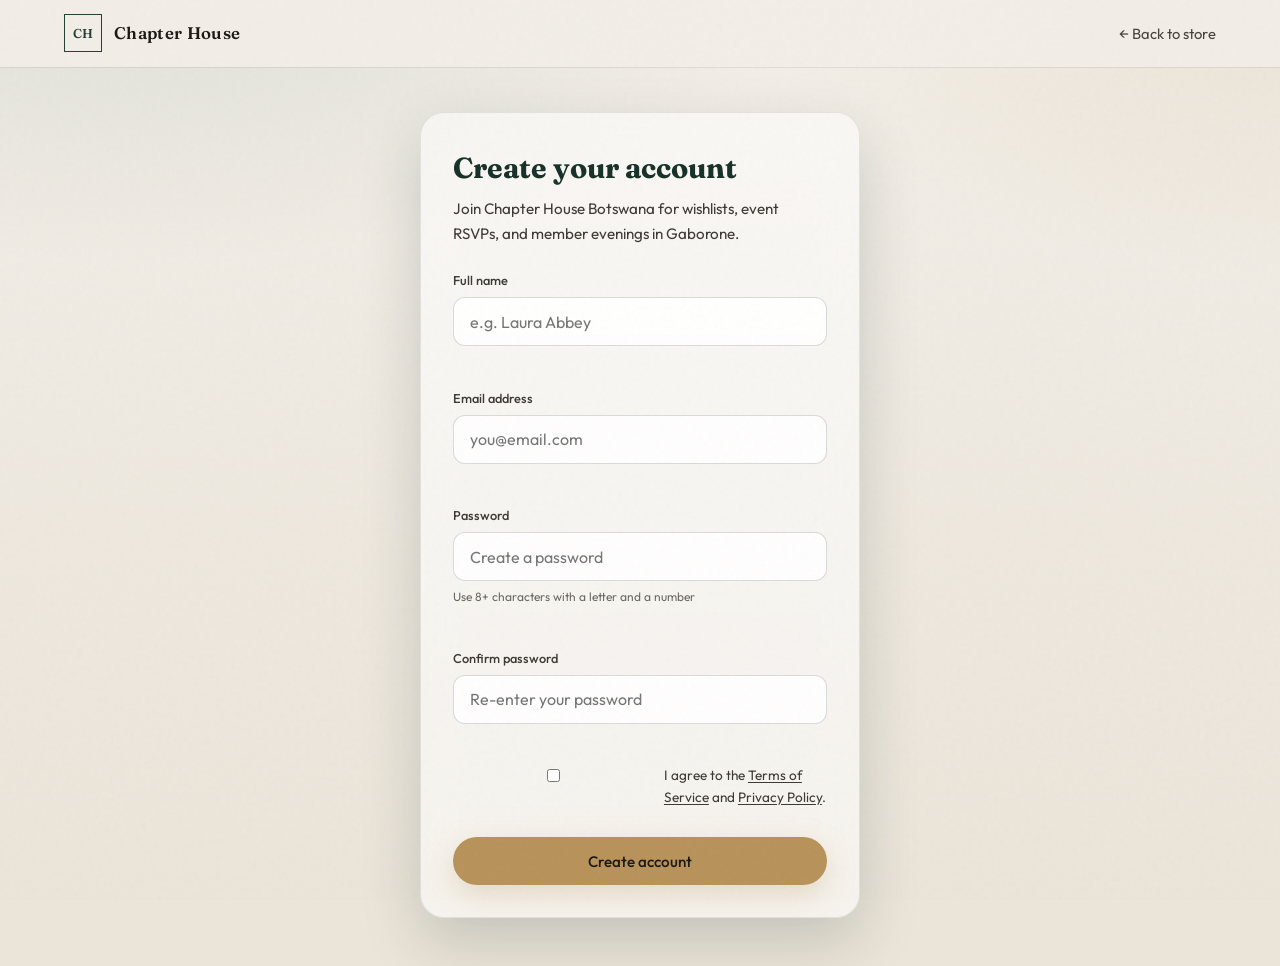
==== commit 504285e6: "Speed up assets, auto-play love section, Botswana localisation Compress mascots and love backgrounds" ====
--- a/login.html
+++ b/login.html
@@ -3,60 +3,44 @@
 <head>
   <meta charset="UTF-8" />
   <meta name="viewport" content="width=device-width, initial-scale=1.0" />
-  <title>Account — Chapter House</title>
+  <title>Join — Chapter House</title>
   <meta name="robots" content="noindex" />
   <link rel="preconnect" href="https://fonts.googleapis.com" />
   <link rel="preconnect" href="https://fonts.gstatic.com" crossorigin />
   <link href="https://fonts.googleapis.com/css2?family=Fraunces:opsz,wght@9..144,400;9..144,600;9..144,700&family=Outfit:wght@300;400;500;600&display=swap" rel="stylesheet" />
   <link rel="stylesheet" href="css/style.css" />
+  <link rel="preload" as="image" href="assets/mascots/halt.webp" />
+  <link rel="preload" as="image" href="assets/mascots/angry-explain.webp" />
+  <link rel="preload" as="image" href="assets/mascots/angry-checklist.webp" />
+  <link rel="preload" as="image" href="assets/mascots/wait-wait.webp" />
+  <link rel="preload" as="image" href="assets/mascots/unsatisfied.webp" />
+  <link rel="preload" as="image" href="assets/mascots/welcome.webp" />
+  <link rel="preload" as="image" href="assets/mascots/shhh.webp" />
 </head>
 <body class="auth-page">
   <div class="cursor-glow" id="cursorGlow" aria-hidden="true"></div>
 
   <header class="site-header solid">
-    <a href="index.html" class="brand">
-      <span class="brand-mark">CH</span>
-      <span class="brand-name">Chapter House</span>
-    </a>
-    <nav class="nav">
-      <a href="index.html">← Back to store</a>
-    </nav>
+    <div class="header-main">
+      <a href="index.html" class="brand">
+        <span class="brand-mark">CH</span>
+        <span class="brand-name">Chapter House</span>
+      </a>
+      <nav class="nav">
+        <a href="index.html">← Back to store</a>
+      </nav>
+    </div>
   </header>
 
   <main class="auth-main">
     <div class="auth-card reveal">
-      <div class="auth-tabs" role="tablist">
-        <button class="auth-tab active" type="button" data-tab="login" role="tab" aria-selected="true">Sign in</button>
-        <button class="auth-tab" type="button" data-tab="signup" role="tab" aria-selected="false">Create account</button>
-      </div>
-
-      <form id="loginForm" class="auth-form active" novalidate>
-        <h1>Welcome back</h1>
-        <p class="auth-sub">Sign in to your Chapter House account to manage orders and saved titles.</p>
-
-        <div class="field">
-          <label for="loginName">Full name</label>
-          <input type="text" name="name" id="loginName" autocomplete="name" placeholder="Alex Rivera" required minlength="2" />
-          <p class="field-error" id="loginNameError" role="alert"></p>
-        </div>
-
-        <div class="field">
-          <label for="loginPassword">Password</label>
-          <input type="password" name="password" id="loginPassword" autocomplete="current-password" placeholder="Enter your password" required minlength="8" />
-          <p class="field-hint">Minimum 8 characters</p>
-          <p class="field-error" id="loginPasswordError" role="alert"></p>
-        </div>
-
-        <button type="submit" class="btn btn-primary btn-block" id="loginSubmit">Sign in</button>
-      </form>
-
-      <form id="signupForm" class="auth-form" novalidate>
+      <form id="signupForm" class="auth-form active" novalidate>
         <h1>Create your account</h1>
-        <p class="auth-sub">Join Chapter House for wishlists, event RSVPs, and member-only evenings.</p>
+        <p class="auth-sub">Join Chapter House Botswana for wishlists, event RSVPs, and member evenings in Gaborone.</p>
 
         <div class="field">
           <label for="signupName">Full name</label>
-          <input type="text" name="name" id="signupName" autocomplete="name" placeholder="Alex Rivera" required minlength="2" />
+          <input type="text" name="name" id="signupName" autocomplete="name" placeholder="e.g. Laura Abbey" required minlength="2" />
           <p class="field-error" id="signupNameError" role="alert"></p>
         </div>
 
@@ -93,7 +77,7 @@
   <div class="welcome-modal" id="welcomeModal" hidden>
     <div class="welcome-panel">
       <div class="welcome-icon">📚</div>
-      <h2>Welcome back</h2>
+      <h2>Welcome to Chapter House</h2>
       <p id="welcomeMsg">Your account is active. Continue browsing our collection.</p>
       <a href="index.html" class="btn btn-primary">Continue shopping</a>
     </div>
--- a/css/style.css
+++ b/css/style.css
@@ -120,61 +120,67 @@
   .cursor-glow.on { opacity: 1; }
 }
 
-.top-bar {
+.site-header {
   position: fixed;
   top: 0;
   left: 0;
   right: 0;
-  z-index: 101;
+  z-index: 100;
+  transition:
+    background 0.35s ease,
+    backdrop-filter 0.35s ease,
+    box-shadow 0.35s ease;
+}
+
+.header-top {
   display: flex;
   justify-content: space-between;
   gap: 1rem;
-  padding: 0.45rem 5vw;
+  padding: 0.4rem 5vw;
   background: var(--forest-deep);
   color: rgba(239, 234, 226, 0.82);
   font-size: 0.72rem;
   letter-spacing: 0.04em;
 }
 
-.top-bar p {
+.header-top p {
   margin: 0;
   white-space: nowrap;
   overflow: hidden;
   text-overflow: ellipsis;
 }
 
-.site-header {
-  position: fixed;
-  top: 2rem;
-  left: 0;
-  right: 0;
-  z-index: 100;
+.header-main {
   display: flex;
   align-items: center;
   justify-content: space-between;
-  padding: 0.9rem 5vw;
-  transition:
-    background 0.35s ease,
-    backdrop-filter 0.35s ease,
-    box-shadow 0.35s ease,
-    top 0.35s ease,
-    color 0.35s ease;
-}
-
-.auth-page .site-header {
-  top: 0;
+  padding: 0.85rem 5vw;
+}
+
+.auth-page .header-top {
+  display: none;
+}
+
+.site-header.scrolled .header-top,
+.site-header.solid .header-top {
+  display: none;
+}
+
+.site-header.scrolled .header-main,
+.site-header.solid .header-main {
+  padding-top: 0.9rem;
+  padding-bottom: 0.9rem;
 }
 
 .site-header.scrolled,
 .site-header.solid {
-  top: 0;
   background: rgba(243, 239, 232, 0.94);
   backdrop-filter: blur(16px);
   box-shadow: 0 1px 0 var(--cream-line);
 }
 
 /* Readable nav on dark hero */
-.site-header--hero:not(.scrolled):not(.solid) {
+.site-header--hero:not(.scrolled):not(.solid) .header-main {
   background: rgba(10, 18, 16, 0.55);
   backdrop-filter: blur(14px);
   border-bottom: 1px solid rgba(239, 234, 226, 0.1);
@@ -336,7 +342,7 @@
   min-height: 100vh;
   display: grid;
   align-items: end;
-  padding: 6rem 5vw 12vh;
+  padding: 7.5rem 5vw 12vh;
   color: var(--paper);
   overflow: hidden;
 }
@@ -650,7 +656,7 @@
 
 .event-list {
   display: grid;
-  grid-template-columns: repeat(3, 1fr);
+  grid-template-columns: repeat(4, 1fr);
   gap: 1.25rem;
 }
 
@@ -684,9 +690,98 @@
   color: var(--forest-deep);
 }
 
-.event-card p {
-  color: var(--ink-soft);
+.event-card p em {
+  font-style: italic;
+  color: var(--forest-deep);
+}
+
+.spotlight {
+  padding: 0 5vw 6.5rem;
+}
+
+.spotlight-inner {
+  display: grid;
+  grid-template-columns: 1.1fr 0.9fr;
+  gap: 3rem;
+  align-items: center;
+  max-width: 1100px;
+  margin: 0 auto;
+  padding: 3rem;
+  border-radius: 28px;
+  background:
+    linear-gradient(135deg, rgba(22, 48, 40, 0.96), rgba(36, 63, 54, 0.92)),
+    radial-gradient(circle at 85% 20%, rgba(184, 146, 90, 0.22), transparent 42%);
+  color: var(--paper);
+  box-shadow: var(--shadow);
+}
+
+.spotlight-copy h2 {
+  font-family: var(--font-display);
+  font-size: clamp(1.8rem, 4vw, 2.6rem);
+  line-height: 1.12;
+  margin-bottom: 0.85rem;
+}
+
+.spotlight-copy p {
+  color: rgba(239, 234, 226, 0.82);
+  max-width: 42ch;
+  margin-bottom: 1.25rem;
+}
+
+.spotlight-copy .eyebrow {
+  color: var(--gold-soft);
+}
+
+.spotlight-meta {
+  list-style: none;
+  display: grid;
+  gap: 0.55rem;
+  font-size: 0.92rem;
+  color: rgba(239, 234, 226, 0.78);
+}
+
+.spotlight-meta strong {
+  display: inline-block;
+  min-width: 5.5rem;
+  color: var(--gold-soft);
+}
+
+.spotlight-poster {
+  margin: 0;
+  text-align: center;
+}
+
+.poster-frame {
+  position: relative;
+  display: inline-block;
+  padding: 0.65rem;
+  background: linear-gradient(145deg, #f7f1e6, #d4b483);
+  border-radius: 14px;
+  box-shadow:
+    0 28px 60px rgba(0, 0, 0, 0.35),
+    inset 0 0 0 1px rgba(255, 255, 255, 0.35);
+  transform: rotate(-1.5deg);
+  transition: transform 0.45s cubic-bezier(0.22, 1, 0.36, 1);
+}
+
+.spotlight-poster:hover .poster-frame {
+  transform: rotate(0deg) translateY(-6px) scale(1.02);
+}
+
+.poster-frame img {
+  display: block;
+  width: min(280px, 100%);
+  border-radius: 8px;
+  aspect-ratio: 2 / 3;
+  object-fit: cover;
+}
+
+.spotlight-poster figcaption {
+  margin-top: 0.85rem;
+  font-family: var(--font-display);
   font-size: 0.95rem;
+  letter-spacing: 0.04em;
+  color: rgba(239, 234, 226, 0.75);
 }
 
 .about {
@@ -1100,12 +1195,8 @@
 }
 
 @media (max-width: 900px) {
-  .top-bar {
+  .header-top {
     display: none;
-  }
-
-  .site-header {
-    top: 0;
   }
 
   .nav { display: none; }
@@ -1115,6 +1206,16 @@
   }
   .visit-grid {
     grid-template-columns: 1fr;
+  }
+  .event-list {
+    grid-template-columns: repeat(2, 1fr);
+  }
+  .spotlight-inner {
+    grid-template-columns: 1fr;
+    padding: 2rem 1.5rem;
+  }
+  .spotlight-poster {
+    order: -1;
   }
   .event-list,
   .about,
@@ -1135,6 +1236,9 @@
 }
 
 @media (max-width: 600px) {
+  .event-list {
+    grid-template-columns: 1fr;
+  }
   .hero {
     align-items: center;
     padding-bottom: 18vh;
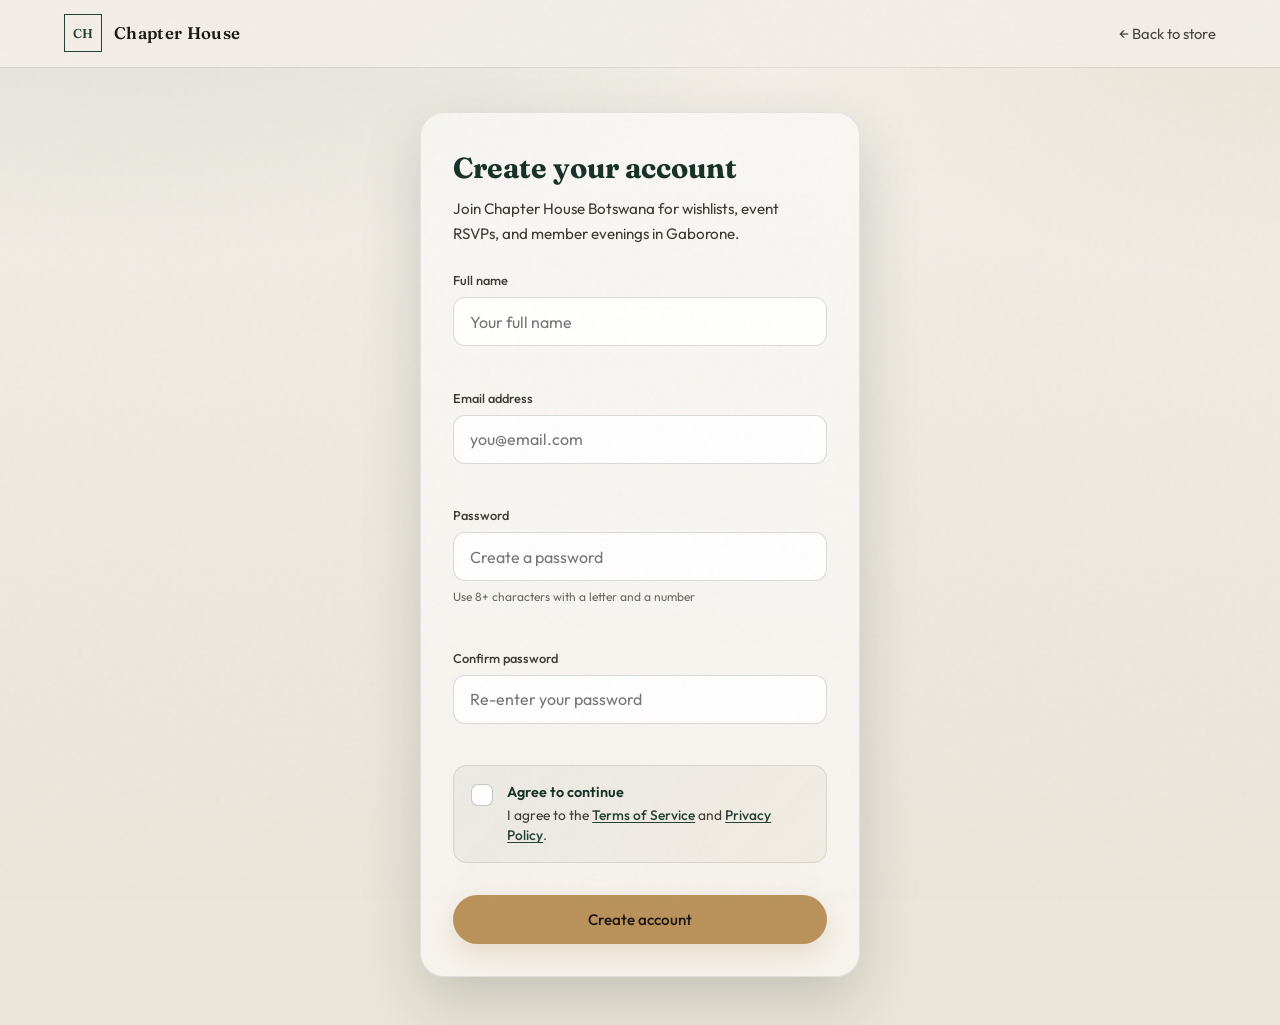
==== commit 2cfe42f3: "Neutralize signup placeholder and polish terms agreement UI Co-authored-by: Cursor <cursoragent@curs" ====
--- a/login.html
+++ b/login.html
@@ -40,7 +40,7 @@
 
         <div class="field">
           <label for="signupName">Full name</label>
-          <input type="text" name="name" id="signupName" autocomplete="name" placeholder="e.g. Laura Abbey" required minlength="2" />
+          <input type="text" name="name" id="signupName" autocomplete="name" placeholder="Your full name" required minlength="2" />
           <p class="field-error" id="signupNameError" role="alert"></p>
         </div>
 
@@ -63,9 +63,15 @@
           <p class="field-error" id="signupConfirmError" role="alert"></p>
         </div>
 
-        <label class="checkbox-field">
-          <input type="checkbox" id="signupTerms" name="terms" required />
-          <span>I agree to the <a href="#">Terms of Service</a> and <a href="#">Privacy Policy</a>.</span>
+        <label class="terms-box" for="signupTerms">
+          <span class="terms-check">
+            <input type="checkbox" id="signupTerms" name="terms" required />
+            <span class="terms-tick" aria-hidden="true"></span>
+          </span>
+          <span class="terms-copy">
+            <strong>Agree to continue</strong>
+            I agree to the <a href="#">Terms of Service</a> and <a href="#">Privacy Policy</a>.
+          </span>
         </label>
         <p class="field-error" id="signupTermsError" role="alert"></p>
 
--- a/css/style.css
+++ b/css/style.css
@@ -1009,6 +1009,106 @@
 .checkbox-field a {
   text-decoration: underline;
   text-underline-offset: 2px;
+}
+
+.terms-box {
+  display: flex;
+  align-items: flex-start;
+  gap: 0.9rem;
+  margin: 0.35rem 0 0.75rem;
+  padding: 1rem 1.05rem;
+  border-radius: 14px;
+  border: 1px solid rgba(36, 63, 54, 0.12);
+  background: linear-gradient(135deg, rgba(36, 63, 54, 0.05), rgba(184, 146, 90, 0.08));
+  cursor: pointer;
+  transition: border-color 0.2s ease, box-shadow 0.2s ease, background 0.2s ease;
+}
+
+.terms-box:hover {
+  border-color: rgba(36, 63, 54, 0.22);
+  background: linear-gradient(135deg, rgba(36, 63, 54, 0.07), rgba(184, 146, 90, 0.12));
+}
+
+.terms-box:has(input:checked) {
+  border-color: rgba(36, 63, 54, 0.35);
+  box-shadow: 0 0 0 3px rgba(109, 139, 124, 0.16);
+}
+
+.terms-check {
+  position: relative;
+  flex-shrink: 0;
+  width: 22px;
+  height: 22px;
+  margin-top: 0.1rem;
+}
+
+.terms-check input {
+  position: absolute;
+  inset: 0;
+  opacity: 0;
+  cursor: pointer;
+  margin: 0;
+}
+
+.terms-tick {
+  display: grid;
+  place-items: center;
+  width: 22px;
+  height: 22px;
+  border-radius: 7px;
+  border: 1.5px solid rgba(36, 63, 54, 0.28);
+  background: #fff;
+  transition: background 0.2s ease, border-color 0.2s ease;
+}
+
+.terms-tick::after {
+  content: "";
+  width: 6px;
+  height: 10px;
+  border: solid transparent;
+  border-width: 0 2px 2px 0;
+  transform: rotate(45deg) translateY(-1px);
+  opacity: 0;
+  transition: opacity 0.15s ease;
+}
+
+.terms-check input:checked + .terms-tick {
+  background: var(--forest);
+  border-color: var(--forest);
+}
+
+.terms-check input:checked + .terms-tick::after {
+  border-color: #fff;
+  opacity: 1;
+}
+
+.terms-check input:focus-visible + .terms-tick {
+  box-shadow: 0 0 0 3px rgba(109, 139, 124, 0.25);
+}
+
+.terms-copy {
+  font-size: 0.86rem;
+  line-height: 1.45;
+  color: var(--ink-soft);
+}
+
+.terms-copy strong {
+  display: block;
+  font-size: 0.9rem;
+  color: var(--forest-deep);
+  margin-bottom: 0.2rem;
+  font-weight: 600;
+}
+
+.terms-copy a {
+  color: var(--forest);
+  font-weight: 500;
+  text-decoration: underline;
+  text-underline-offset: 2px;
+}
+
+.terms-copy a:hover {
+  color: var(--forest-deep);
 }
 
 .form-success {
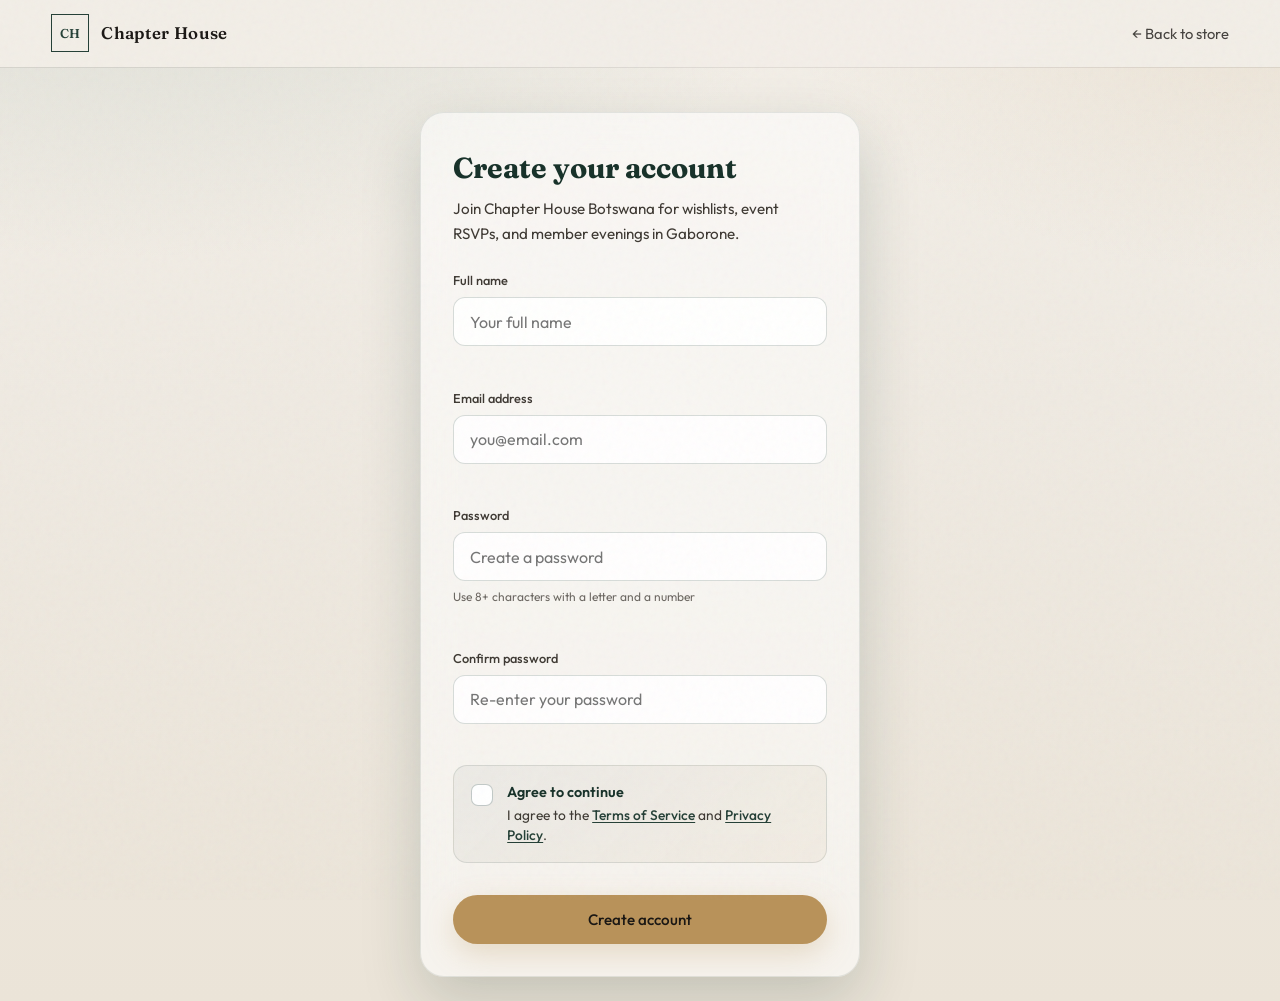
==== commit 16426f71: "Add viewport-fit cover and polish mobile nav tap targets Co-authored-by: Cursor <cursoragent@cursor." ====
--- a/login.html
+++ b/login.html
@@ -2,7 +2,7 @@
 <html lang="en">
 <head>
   <meta charset="UTF-8" />
-  <meta name="viewport" content="width=device-width, initial-scale=1.0" />
+  <meta name="viewport" content="width=device-width, initial-scale=1.0, viewport-fit=cover" />
   <title>Join — Chapter House</title>
   <meta name="robots" content="noindex" />
   <link rel="preconnect" href="https://fonts.googleapis.com" />
--- a/css/style.css
+++ b/css/style.css
@@ -25,6 +25,7 @@
 
 html {
   scroll-behavior: smooth;
+  -webkit-text-size-adjust: 100%;
 }
 
 body {
@@ -35,6 +36,7 @@
     radial-gradient(900px 500px at 100% 0%, rgba(184, 146, 90, 0.12), transparent 55%),
     linear-gradient(180deg, #f3efe8 0%, var(--paper) 40%, #ebe4d8 100%);
   min-height: 100vh;
+  min-height: 100svh;
   overflow-x: hidden;
   line-height: 1.6;
 }
@@ -272,14 +274,17 @@
 
 .nav-toggle {
   display: none;
-  width: 40px;
-  height: 40px;
+  width: 44px;
+  height: 44px;
   border: 0;
   background: transparent;
   flex-direction: column;
   justify-content: center;
+  align-items: center;
   gap: 6px;
   cursor: pointer;
+  position: relative;
+  z-index: 130;
 }
 
 .nav-toggle span {
@@ -293,7 +298,7 @@
   position: fixed;
   inset: 0;
   z-index: 99;
-  background: rgba(243, 239, 232, 0.97);
+  background: rgba(243, 239, 232, 0.98);
   display: grid;
   place-content: center;
   gap: 1.5rem;
@@ -303,6 +308,8 @@
   opacity: 0;
   visibility: hidden;
   transition: opacity 0.35s ease, visibility 0.35s ease;
+  overflow-y: auto;
+  -webkit-overflow-scrolling: touch;
 }
 
 .mobile-nav.open {
@@ -1301,51 +1308,187 @@
 
   .nav { display: none; }
   .nav-toggle { display: flex; }
+
+  .header-main {
+    padding: 0.75rem 4vw;
+  }
+
   .trust-bar {
     grid-template-columns: repeat(2, 1fr);
-  }
+    gap: 0.75rem;
+    padding: 1.5rem 4vw;
+  }
+
+  .shelves,
+  .events,
+  .about,
+  .visit {
+    padding: 4.5rem 4vw;
+  }
+
   .visit-grid {
     grid-template-columns: 1fr;
-  }
+    gap: 2rem;
+  }
+
   .event-list {
-    grid-template-columns: repeat(2, 1fr);
-  }
-  .spotlight-inner {
     grid-template-columns: 1fr;
-    padding: 2rem 1.5rem;
-  }
-  .spotlight-poster {
-    order: -1;
-  }
-  .event-list,
+    gap: 1rem;
+  }
+
   .about,
   .atmosphere {
     grid-template-columns: 1fr;
   }
+
   .atmosphere {
-    margin: 0;
-    border-radius: 0;
-  }
+    margin: 0 4vw;
+    border-radius: 22px;
+    padding: 2.5rem 1.5rem;
+  }
+
   .about-visual {
-    height: 260px;
-  }
+    height: 220px;
+  }
+
+  .floating-book {
+    width: 110px;
+    height: 165px;
+  }
+
   .site-footer {
     flex-direction: column;
     align-items: flex-start;
+    padding: 2.5rem 4vw;
+  }
+
+  .visit-form {
+    padding: 1.5rem;
+  }
+
+  .auth-main {
+    padding: 5.5rem 1rem 2rem;
+  }
+
+  .auth-card {
+    padding: 1.5rem;
+    border-radius: 20px;
+  }
+
+  .auth-form h1 {
+    font-size: 1.55rem;
+  }
+
+  .mobile-nav {
+    z-index: 120;
+    padding: 5rem 1.5rem 2rem;
+    gap: 1.25rem;
+  }
+
+  .mobile-nav a {
+    padding: 0.65rem 1rem;
+    border-radius: 12px;
   }
 }
 
 @media (max-width: 600px) {
-  .event-list {
-    grid-template-columns: 1fr;
-  }
   .hero {
-    align-items: center;
-    padding-bottom: 18vh;
-  }
+    align-items: flex-end;
+    min-height: 100svh;
+    padding: 5.5rem 5vw 10vh;
+  }
+
+  .brand-hero {
+    font-size: clamp(2.1rem, 11vw, 3.2rem);
+  }
+
+  .hero h1 {
+    font-size: clamp(1.15rem, 5vw, 1.5rem);
+    max-width: 18ch;
+  }
+
+  .hero-sub {
+    font-size: 0.95rem;
+  }
+
+  .hero-actions {
+    width: 100%;
+    flex-direction: column;
+  }
+
+  .hero-actions .btn {
+    width: 100%;
+  }
+
   .scroll-hint { display: none; }
+
   .book-grid {
     grid-template-columns: repeat(2, 1fr);
+    gap: 0.85rem;
+  }
+
+  .book {
+    padding: 1rem 0.75rem;
+  }
+
+  .book-title {
+    font-size: 0.95rem;
+  }
+
+  .section-head h2,
+  .about-copy h2,
+  .atmosphere-panel h2,
+  .visit-info h2 {
+    font-size: clamp(1.55rem, 7vw, 2.1rem);
+  }
+
+  .trust-item strong {
+    font-size: 1rem;
+  }
+
+  .trust-item span {
+    font-size: 0.75rem;
+  }
+
+  .terms-box {
+    padding: 0.9rem;
+    gap: 0.75rem;
+  }
+
+  .welcome-panel {
+    padding: 1.75rem 1.35rem;
+  }
+
+  .site-footer .footer-links {
     gap: 1rem;
   }
 }
+
+@media (max-width: 380px) {
+  .book-grid {
+    grid-template-columns: 1fr 1fr;
+    gap: 0.65rem;
+  }
+
+  .brand-name {
+    font-size: 0.95rem;
+  }
+}
+
+/* Safe areas (notched phones) */
+@supports (padding: max(0px)) {
+  .site-header {
+    padding-left: env(safe-area-inset-left);
+    padding-right: env(safe-area-inset-right);
+  }
+
+  .header-main {
+    padding-left: max(4vw, env(safe-area-inset-left));
+    padding-right: max(4vw, env(safe-area-inset-right));
+  }
+
+  .auth-main,
+  .welcome-modal {
+    padding-bottom: max(1.5rem, env(safe-area-inset-bottom));
+  }
+}
